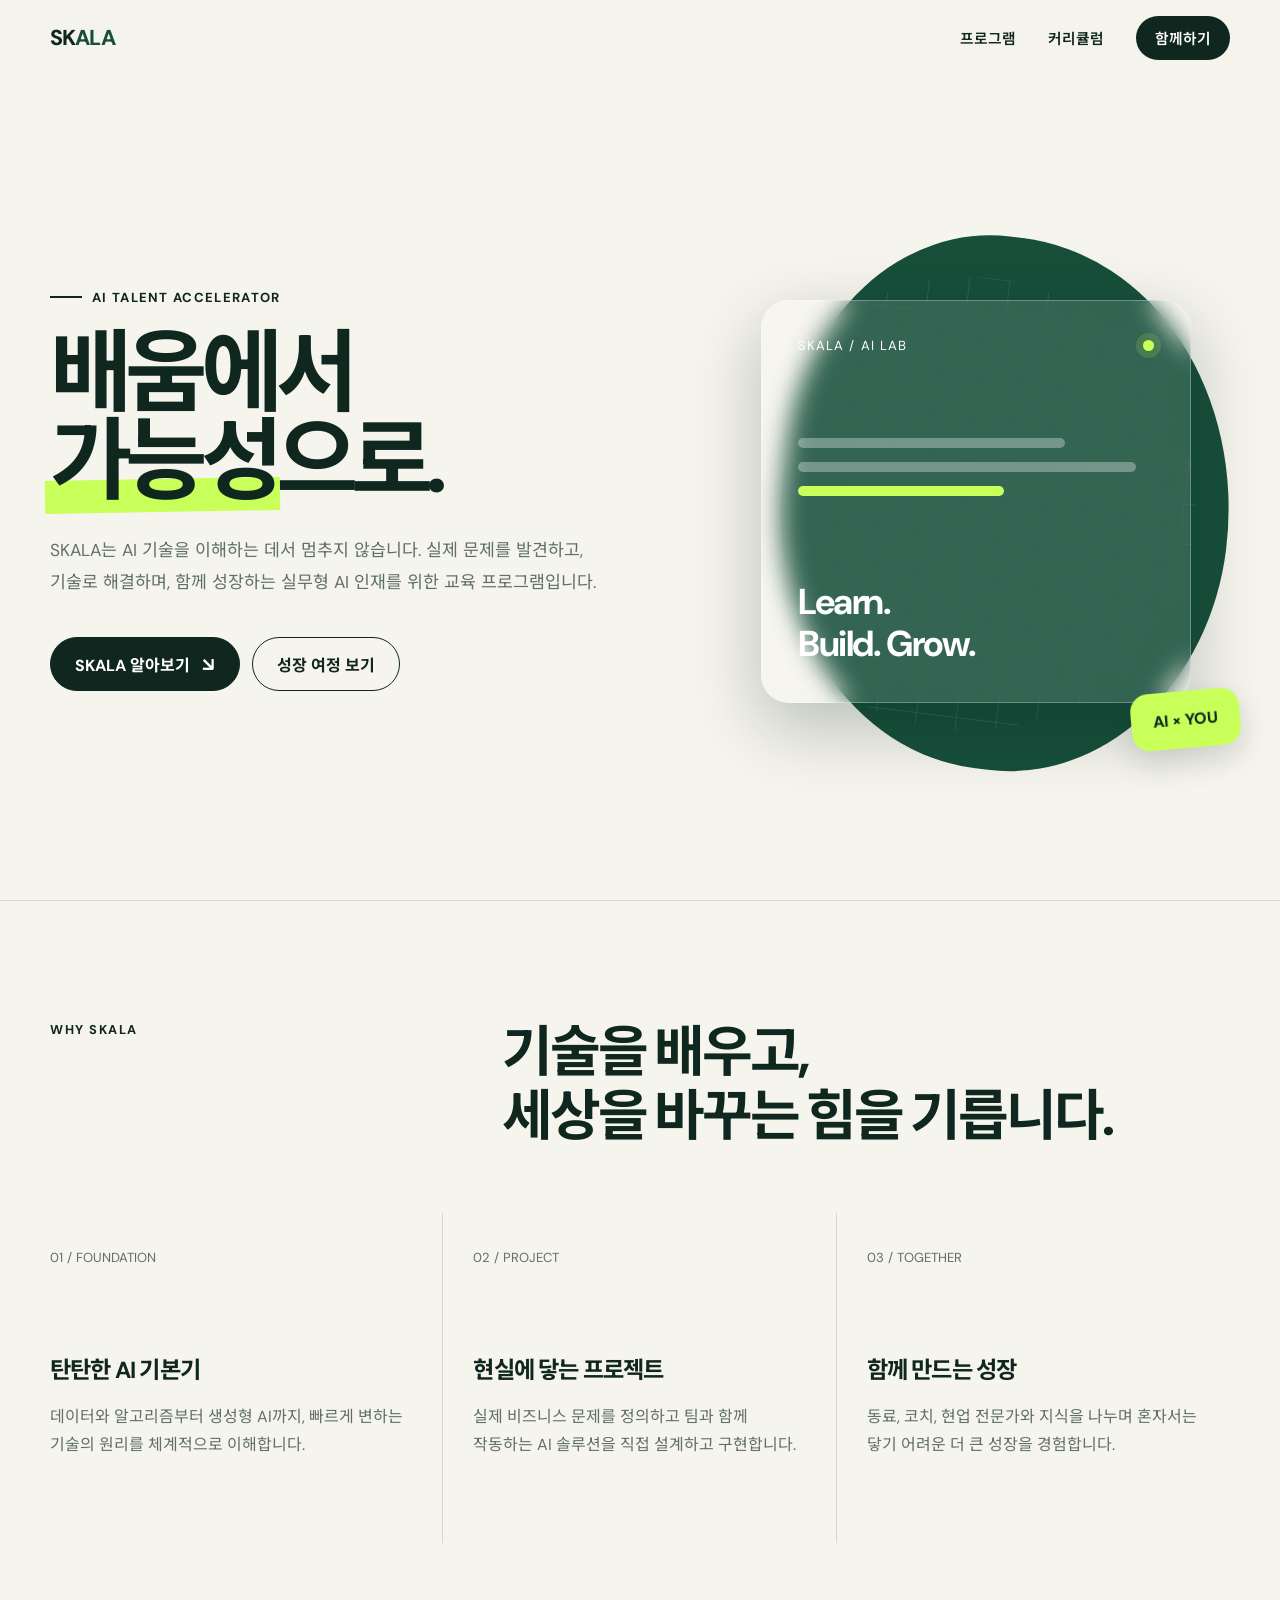
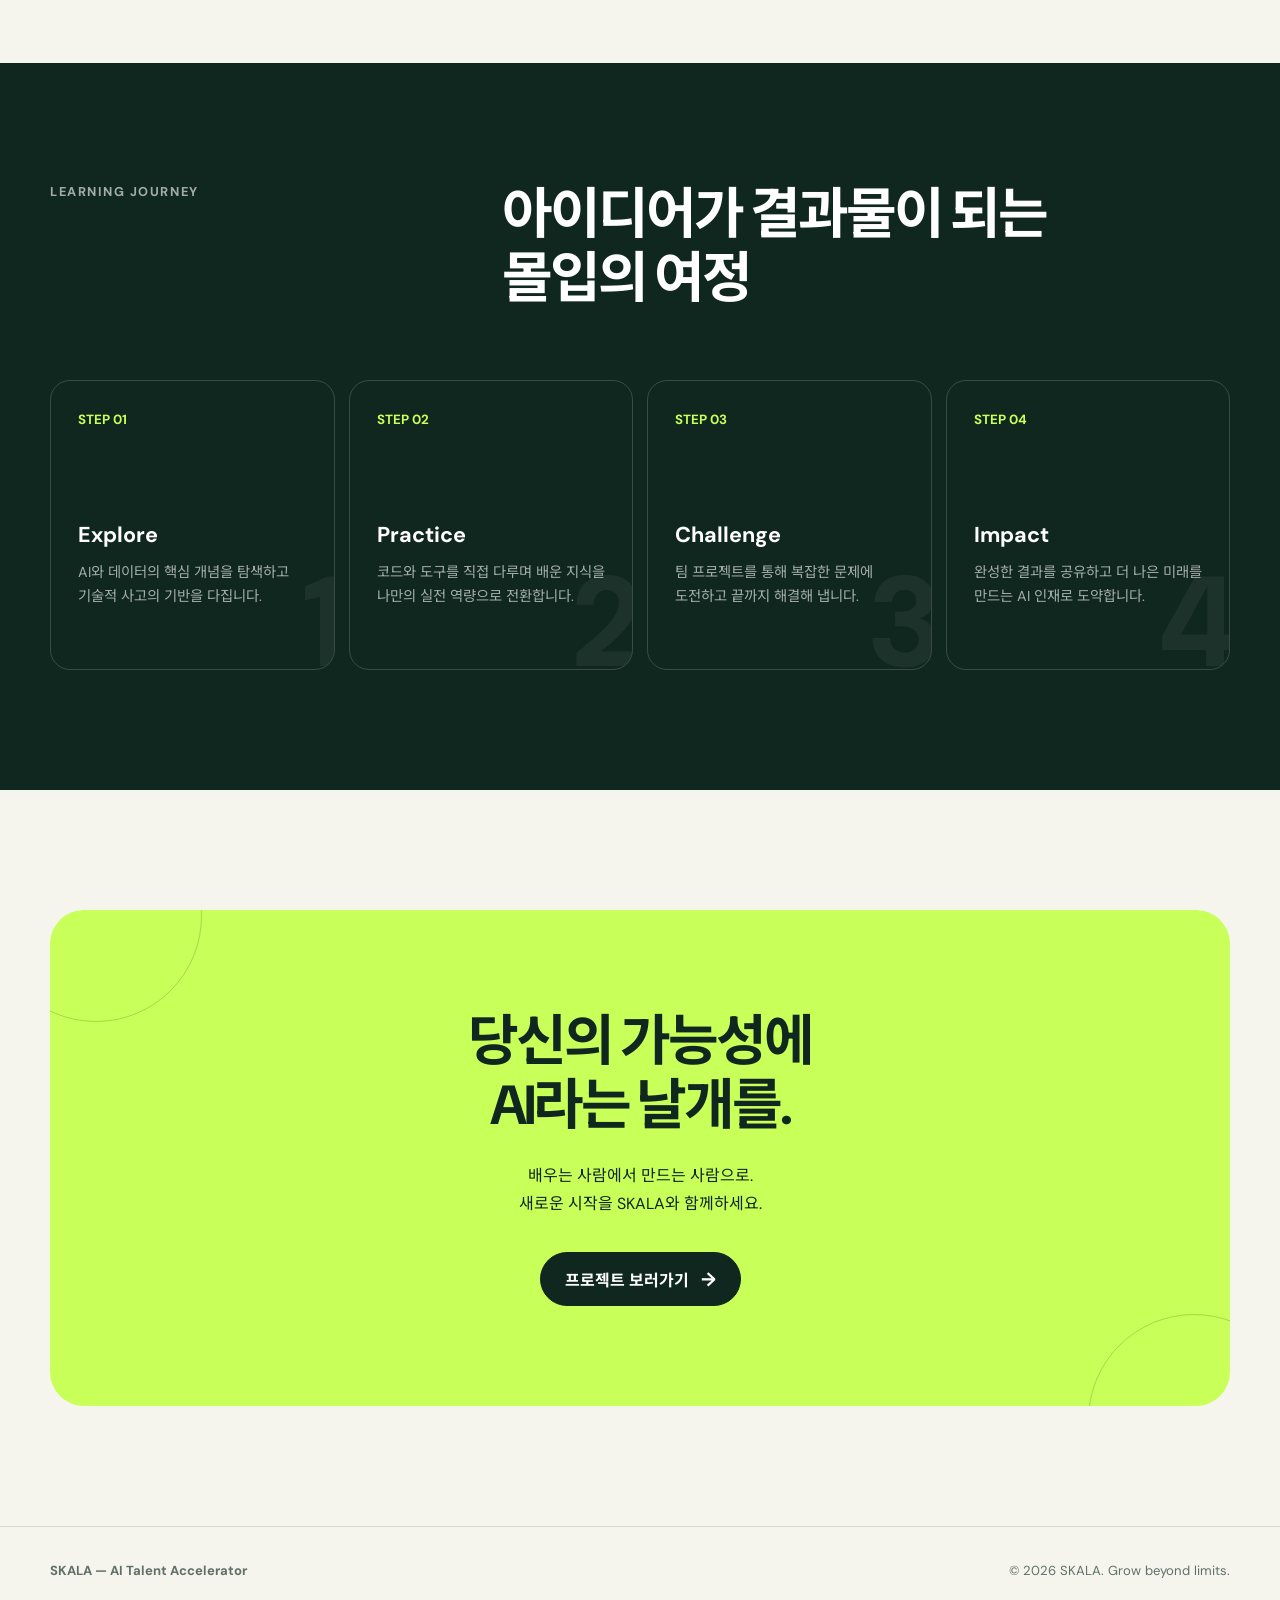
==== index.html @ 17bfa653 "feat: add SKALA introduction landing page" ====
<!DOCTYPE html>
<html lang="ko">
<head>
  <meta charset="UTF-8">
  <meta name="viewport" content="width=device-width, initial-scale=1.0">
  <meta name="description" content="AI 시대의 실무형 인재로 성장하는 교육 프로그램, SKALA를 소개합니다.">
  <title>SKALA | AI로 가능성을 현실로</title>
  <style>
    @import url('https://fonts.googleapis.com/css2?family=DM+Sans:wght@400;500;600;700&family=Noto+Sans+KR:wght@400;500;600;700;800&display=swap');

    :root {
      --ink: #10271f;
      --muted: #607069;
      --cream: #f5f4ed;
      --paper: #fffef8;
      --lime: #c8ff58;
      --green: #174f3b;
      --line: rgba(16, 39, 31, 0.14);
    }

    * { box-sizing: border-box; }
    html { scroll-behavior: smooth; }
    body {
      margin: 0;
      color: var(--ink);
      background: var(--cream);
      font-family: "DM Sans", "Noto Sans KR", sans-serif;
      word-break: keep-all;
    }

    a { color: inherit; text-decoration: none; }
    .wrap { width: min(1180px, calc(100% - 40px)); margin: 0 auto; }

    header {
      position: fixed;
      z-index: 10;
      top: 0;
      left: 0;
      width: 100%;
      background: rgba(245, 244, 237, 0.82);
      border-bottom: 1px solid transparent;
      backdrop-filter: blur(14px);
      transition: border-color .25s;
    }
    header.scrolled { border-color: var(--line); }
    nav { height: 76px; display: flex; align-items: center; justify-content: space-between; }
    .logo { font-weight: 800; font-size: 1.35rem; letter-spacing: -.04em; }
    .logo span { color: var(--green); }
    .nav-links { display: flex; align-items: center; gap: 32px; font-size: .92rem; font-weight: 600; }
    .nav-links a { transition: opacity .2s; }
    .nav-links a:hover { opacity: .55; }
    .nav-cta { padding: 11px 19px; color: white; background: var(--ink); border-radius: 999px; }

    .hero { min-height: 100vh; padding: 150px 0 70px; display: grid; align-items: center; overflow: hidden; }
    .hero-grid { display: grid; grid-template-columns: 1.12fr .88fr; align-items: center; gap: 70px; }
    .eyebrow { display: flex; align-items: center; gap: 10px; margin-bottom: 24px; font-size: .82rem; font-weight: 700; letter-spacing: .1em; text-transform: uppercase; }
    .eyebrow::before { content: ""; width: 32px; height: 2px; background: var(--ink); }
    h1 { margin: 0; font-size: clamp(3.4rem, 7vw, 6.8rem); line-height: .98; letter-spacing: -.075em; }
    h1 em { position: relative; z-index: 0; font-style: normal; }
    h1 em::after { content: ""; position: absolute; z-index: -1; left: -2%; bottom: 7%; width: 104%; height: 28%; background: var(--lime); transform: rotate(-1deg); }
    .hero-copy { max-width: 570px; margin: 30px 0 38px; color: var(--muted); font-size: 1.08rem; line-height: 1.85; }
    .actions { display: flex; flex-wrap: wrap; gap: 12px; }
    .button { display: inline-flex; justify-content: center; align-items: center; gap: 12px; min-height: 54px; padding: 0 24px; border: 1px solid var(--ink); border-radius: 999px; font-weight: 700; transition: transform .2s, box-shadow .2s; }
    .button:hover { transform: translateY(-3px); box-shadow: 0 8px 20px rgba(16,39,31,.12); }
    .button.primary { color: white; background: var(--ink); }
    .button .arrow { font-size: 1.2rem; }

    .visual { position: relative; height: 560px; }
    .orb { position: absolute; inset: 5% 0 0 8%; border-radius: 45% 55% 48% 52%; background: var(--green); transform: rotate(7deg); }
    .grid-lines { position: absolute; inset: 12% 7% 7% 0; opacity: .18; background-image: linear-gradient(rgba(255,255,255,.55) 1px, transparent 1px), linear-gradient(90deg, rgba(255,255,255,.55) 1px, transparent 1px); background-size: 40px 40px; border-radius: 50%; transform: rotate(7deg); }
    .ai-card { position: absolute; display: flex; flex-direction: column; justify-content: space-between; color: white; border: 1px solid rgba(255,255,255,.28); background: rgba(255,255,255,.12); box-shadow: 0 24px 70px rgba(4,35,23,.25); backdrop-filter: blur(12px); }
    .ai-card.main { inset: 16% 8% 12% 4%; padding: 36px; border-radius: 28px; }
    .card-top { display: flex; justify-content: space-between; align-items: center; font-size: .82rem; letter-spacing: .08em; }
    .pulse { width: 11px; height: 11px; background: var(--lime); border-radius: 50%; box-shadow: 0 0 0 7px rgba(200,255,88,.15); }
    .code { display: grid; gap: 14px; }
    .code span { display: block; height: 10px; border-radius: 20px; background: rgba(255,255,255,.32); }
    .code span:nth-child(1) { width: 75%; }
    .code span:nth-child(2) { width: 95%; }
    .code span:nth-child(3) { width: 58%; background: var(--lime); }
    .card-title { font-size: 2.25rem; font-weight: 700; line-height: 1.18; letter-spacing: -.04em; }
    .badge { position: absolute; right: -2%; bottom: 4%; padding: 18px 22px; color: var(--ink); background: var(--lime); border-radius: 18px; font-weight: 800; transform: rotate(-5deg); box-shadow: 0 12px 30px rgba(16,39,31,.16); }

    section { padding: 120px 0; }
    .section-head { display: grid; grid-template-columns: .7fr 1.3fr; gap: 60px; margin-bottom: 64px; }
    .section-label { font-size: .8rem; font-weight: 700; letter-spacing: .12em; text-transform: uppercase; }
    h2 { margin: 0; max-width: 730px; font-size: clamp(2.2rem, 4.3vw, 4rem); line-height: 1.16; letter-spacing: -.055em; }

    .features { border-top: 1px solid var(--line); }
    .feature-grid { display: grid; grid-template-columns: repeat(3, 1fr); }
    .feature { min-height: 330px; padding: 36px 30px; border-right: 1px solid var(--line); }
    .feature:first-child { padding-left: 0; }
    .feature:last-child { border-right: 0; }
    .feature-num { display: block; margin-bottom: 85px; color: var(--muted); font-size: .82rem; }
    .feature h3 { margin: 0 0 18px; font-size: 1.45rem; letter-spacing: -.035em; }
    .feature p { margin: 0; color: var(--muted); line-height: 1.75; }

    .journey { color: white; background: var(--ink); }
    .journey .section-label, .journey p { color: rgba(255,255,255,.62); }
    .steps { display: grid; grid-template-columns: repeat(4, 1fr); gap: 14px; margin-top: 70px; }
    .step { position: relative; min-height: 290px; padding: 27px; border: 1px solid rgba(255,255,255,.17); border-radius: 20px; overflow: hidden; }
    .step::after { content: attr(data-step); position: absolute; right: -10px; bottom: -37px; color: rgba(255,255,255,.05); font-size: 8rem; font-weight: 800; }
    .step small { color: var(--lime); font-weight: 700; }
    .step h3 { margin: 92px 0 12px; font-size: 1.35rem; }
    .step p { margin: 0; font-size: .9rem; line-height: 1.65; }

    .closing { text-align: center; }
    .closing-box { position: relative; padding: 100px 30px; border-radius: 34px; background: var(--lime); overflow: hidden; }
    .closing-box::before, .closing-box::after { content: ""; position: absolute; width: 210px; height: 210px; border: 1px solid rgba(16,39,31,.18); border-radius: 50%; }
    .closing-box::before { top: -100px; left: -60px; }
    .closing-box::after { right: -70px; bottom: -120px; }
    .closing h2 { margin: 0 auto 24px; }
    .closing p { margin: 0 auto 34px; max-width: 540px; line-height: 1.75; }

    footer { padding: 35px 0; border-top: 1px solid var(--line); }
    .footer-inner { display: flex; align-items: center; justify-content: space-between; color: var(--muted); font-size: .82rem; }

    @media (max-width: 900px) {
      .hero-grid { grid-template-columns: 1fr; gap: 30px; }
      .visual { height: 450px; width: min(520px, 100%); margin: 0 auto; }
      .section-head { grid-template-columns: 1fr; gap: 22px; }
      .steps { grid-template-columns: repeat(2, 1fr); }
    }
    @media (max-width: 640px) {
      .wrap { width: min(100% - 28px, 1180px); }
      nav { height: 66px; }
      .nav-links a:not(.nav-cta) { display: none; }
      .hero { padding-top: 120px; }
      h1 { font-size: clamp(3rem, 16vw, 4.3rem); }
      .hero-copy { font-size: .98rem; }
      .visual { height: 370px; }
      .ai-card.main { padding: 26px; }
      .card-title { font-size: 1.7rem; }
      section { padding: 85px 0; }
      .feature-grid, .steps { grid-template-columns: 1fr; }
      .feature { min-height: auto; padding: 30px 0; border-right: 0; border-bottom: 1px solid var(--line); }
      .feature-num { margin-bottom: 38px; }
      .step { min-height: 240px; }
      .step h3 { margin-top: 60px; }
      .closing-box { padding: 72px 20px; }
      .footer-inner { align-items: flex-start; flex-direction: column; gap: 10px; }
    }
  </style>
</head>
<body>
  <header id="header">
    <nav class="wrap" aria-label="주요 메뉴">
      <a class="logo" href="#top">SK<span>ALA</span></a>
      <div class="nav-links">
        <a href="#about">프로그램</a>
        <a href="#journey">커리큘럼</a>
        <a class="nav-cta" href="#contact">함께하기</a>
      </div>
    </nav>
  </header>

  <main id="top">
    <section class="hero">
      <div class="wrap hero-grid">
        <div>
          <div class="eyebrow">AI Talent Accelerator</div>
          <h1>배움에서<br><em>가능성</em>으로.</h1>
          <p class="hero-copy">SKALA는 AI 기술을 이해하는 데서 멈추지 않습니다. 실제 문제를 발견하고, 기술로 해결하며, 함께 성장하는 실무형 AI 인재를 위한 교육 프로그램입니다.</p>
          <div class="actions">
            <a class="button primary" href="#about">SKALA 알아보기 <span class="arrow">↘</span></a>
            <a class="button" href="#journey">성장 여정 보기</a>
          </div>
        </div>
        <div class="visual" aria-hidden="true">
          <div class="orb"></div>
          <div class="grid-lines"></div>
          <div class="ai-card main">
            <div class="card-top"><span>SKALA / AI LAB</span><i class="pulse"></i></div>
            <div class="code"><span></span><span></span><span></span></div>
            <div class="card-title">Learn.<br>Build. Grow.</div>
          </div>
          <div class="badge">AI × YOU</div>
        </div>
      </div>
    </section>

    <section class="features" id="about">
      <div class="wrap">
        <div class="section-head">
          <div class="section-label">Why SKALA</div>
          <h2>기술을 배우고,<br>세상을 바꾸는 힘을 기릅니다.</h2>
        </div>
        <div class="feature-grid">
          <article class="feature">
            <span class="feature-num">01 / FOUNDATION</span>
            <h3>탄탄한 AI 기본기</h3>
            <p>데이터와 알고리즘부터 생성형 AI까지, 빠르게 변하는 기술의 원리를 체계적으로 이해합니다.</p>
          </article>
          <article class="feature">
            <span class="feature-num">02 / PROJECT</span>
            <h3>현실에 닿는 프로젝트</h3>
            <p>실제 비즈니스 문제를 정의하고 팀과 함께 작동하는 AI 솔루션을 직접 설계하고 구현합니다.</p>
          </article>
          <article class="feature">
            <span class="feature-num">03 / TOGETHER</span>
            <h3>함께 만드는 성장</h3>
            <p>동료, 코치, 현업 전문가와 지식을 나누며 혼자서는 닿기 어려운 더 큰 성장을 경험합니다.</p>
          </article>
        </div>
      </div>
    </section>

    <section class="journey" id="journey">
      <div class="wrap">
        <div class="section-head">
          <div class="section-label">Learning Journey</div>
          <h2>아이디어가 결과물이 되는<br>몰입의 여정</h2>
        </div>
        <div class="steps">
          <article class="step" data-step="1"><small>STEP 01</small><h3>Explore</h3><p>AI와 데이터의 핵심 개념을 탐색하고 기술적 사고의 기반을 다집니다.</p></article>
          <article class="step" data-step="2"><small>STEP 02</small><h3>Practice</h3><p>코드와 도구를 직접 다루며 배운 지식을 나만의 실전 역량으로 전환합니다.</p></article>
          <article class="step" data-step="3"><small>STEP 03</small><h3>Challenge</h3><p>팀 프로젝트를 통해 복잡한 문제에 도전하고 끝까지 해결해 냅니다.</p></article>
          <article class="step" data-step="4"><small>STEP 04</small><h3>Impact</h3><p>완성한 결과를 공유하고 더 나은 미래를 만드는 AI 인재로 도약합니다.</p></article>
        </div>
      </div>
    </section>

    <section class="closing" id="contact">
      <div class="wrap">
        <div class="closing-box">
          <h2>당신의 가능성에<br>AI라는 날개를.</h2>
          <p>배우는 사람에서 만드는 사람으로.<br>새로운 시작을 SKALA와 함께하세요.</p>
          <a class="button primary" href="https://github.com/Hwiing/skala" target="_blank" rel="noreferrer">프로젝트 보러가기 <span class="arrow">→</span></a>
        </div>
      </div>
    </section>
  </main>

  <footer>
    <div class="wrap footer-inner">
      <strong>SKALA — AI Talent Accelerator</strong>
      <span>© 2026 SKALA. Grow beyond limits.</span>
    </div>
  </footer>

  <script>
    const header = document.querySelector('#header');
    const setHeader = () => header.classList.toggle('scrolled', window.scrollY > 10);
    window.addEventListener('scroll', setHeader, { passive: true });
    setHeader();
  </script>
</body>
</html>
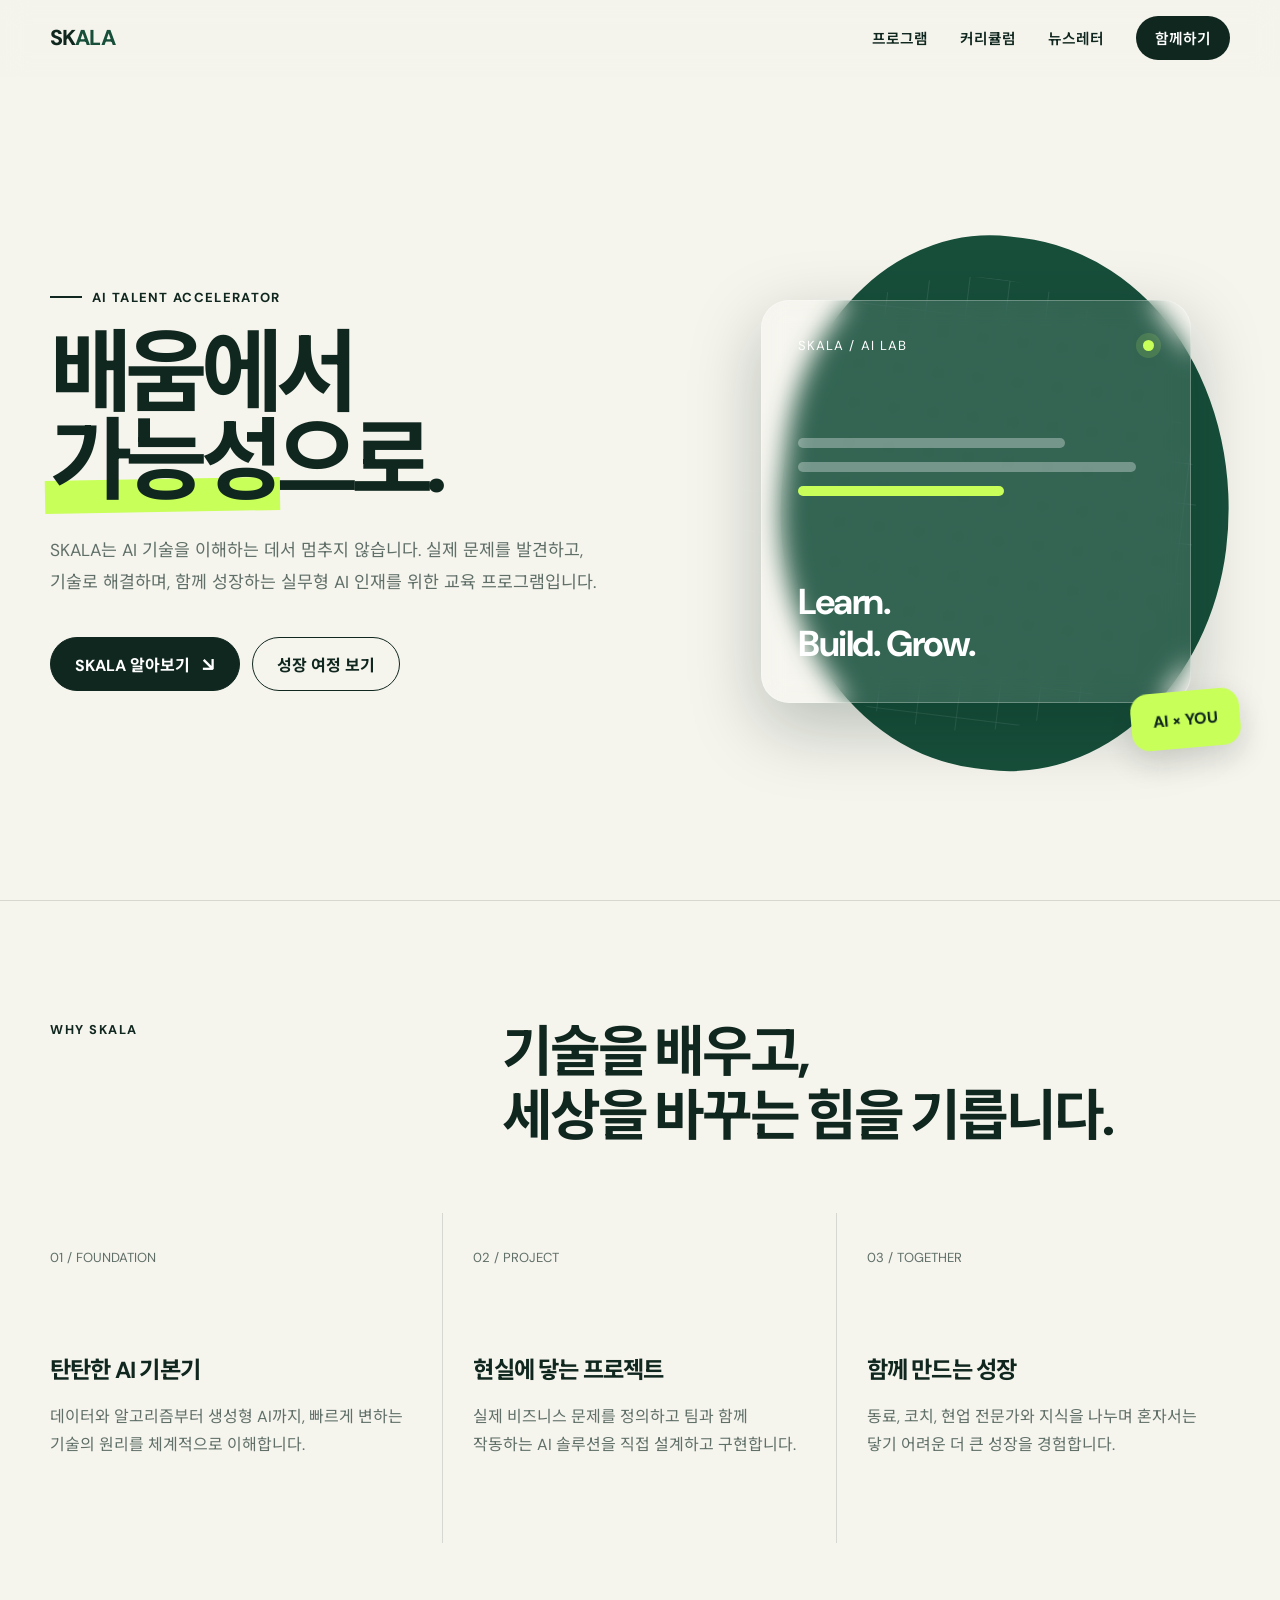
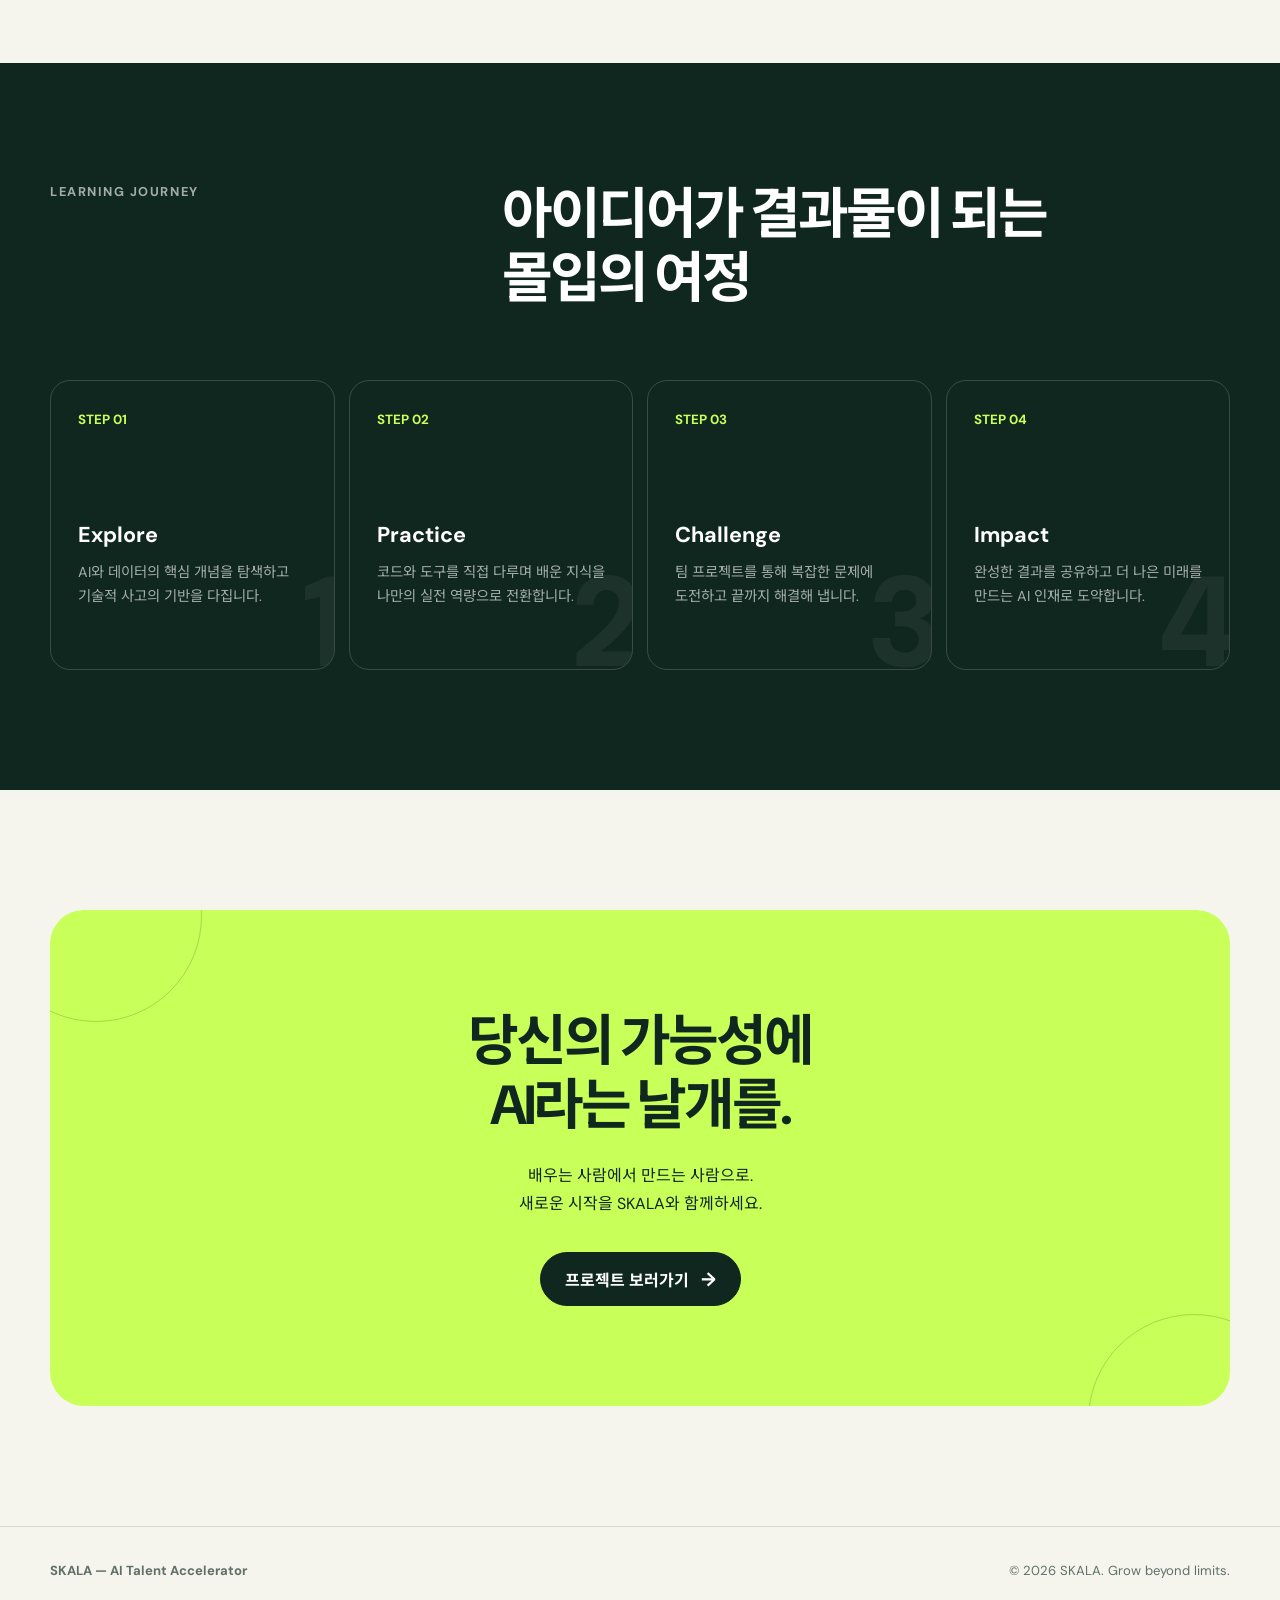
==== commit 786122a3: "feat: add API-ready newsletter page" ====
--- a/index.html
+++ b/index.html
@@ -148,6 +148,7 @@
       <div class="nav-links">
         <a href="#about">프로그램</a>
         <a href="#journey">커리큘럼</a>
+        <a href="newsletter.html">뉴스레터</a>
         <a class="nav-cta" href="#contact">함께하기</a>
       </div>
     </nav>
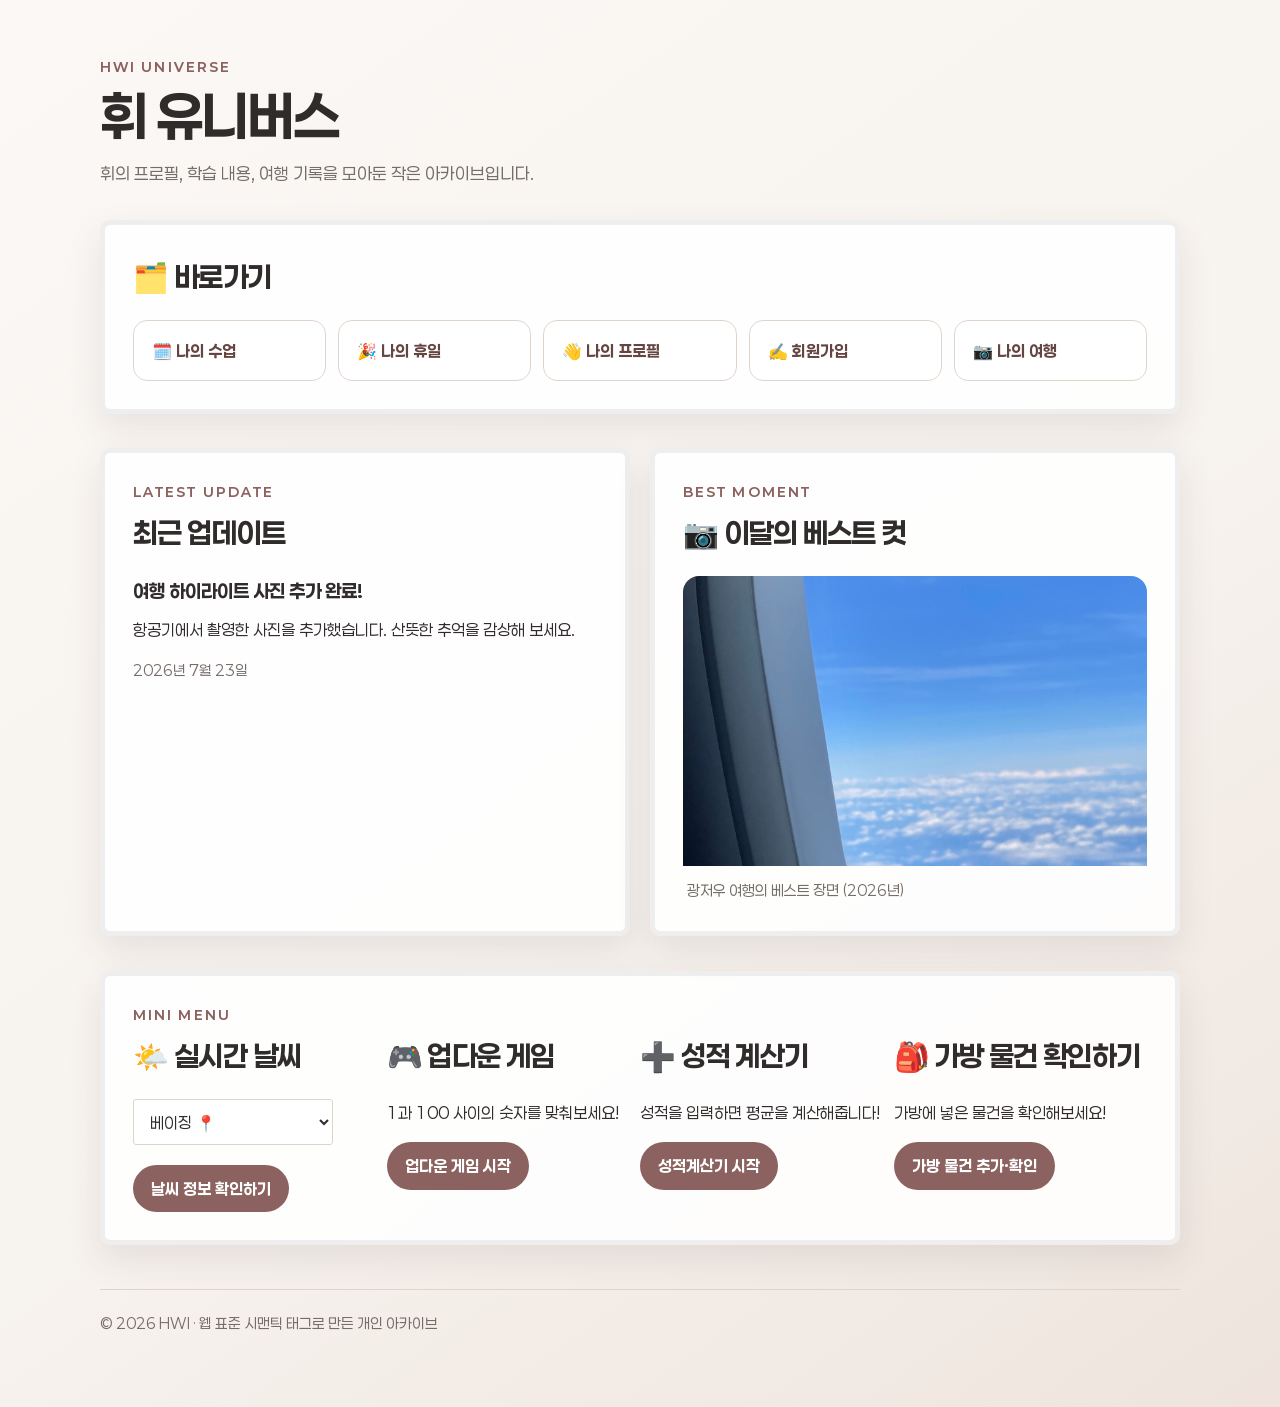
==== commit 0a6c926d: "Update front-end files" ====
--- a/index.html
+++ b/index.html
@@ -3,246 +3,89 @@
 <head>
   <meta charset="UTF-8">
   <meta name="viewport" content="width=device-width, initial-scale=1.0">
-  <meta name="description" content="AI 시대의 실무형 인재로 성장하는 교육 프로그램, SKALA를 소개합니다.">
-  <title>SKALA | AI로 가능성을 현실로</title>
-  <style>
-    @import url('https://fonts.googleapis.com/css2?family=DM+Sans:wght@400;500;600;700&family=Noto+Sans+KR:wght@400;500;600;700;800&display=swap');
+  <link rel="stylesheet" href="../css/style.css">
+  <title>휘 유니버스</title>
+</head>
+<body class="home-page">
+  <div class="container">
+    <header class="page-header">
+      <p class="eyebrow">HWI UNIVERSE</p>
+      <h1>휘 유니버스</h1>
+      <p class="lead">휘의 프로필, 학습 내용, 여행 기록을 모아둔 작은 아카이브입니다.</p>
+    </header>
 
-    :root {
-      --ink: #10271f;
-      --muted: #607069;
-      --cream: #f5f4ed;
-      --paper: #fffef8;
-      --lime: #c8ff58;
-      --green: #174f3b;
-      --line: rgba(16, 39, 31, 0.14);
-    }
+    <nav class="card" aria-label="주요 메뉴">
+      <h2>🗂️ 바로가기</h2>
+      <ul class="quick-links">
+        <li><a href="../html/myClass.html">🗓️ 나의 수업</a></li>
+        <li><a href="../html/myHoliday.html">🎉 나의 휴일</a></li>
+        <li><a href="../html/myProfile.html">👋 나의 프로필</a></li>
+        <li><a href="../html/signup.html">✍️ 회원가입</a></li>
+        <li><a href="../html/myTrip.html">📷 나의 여행</a></li>
+      </ul>
+    </nav>
 
-    * { box-sizing: border-box; }
-    html { scroll-behavior: smooth; }
-    body {
-      margin: 0;
-      color: var(--ink);
-      background: var(--cream);
-      font-family: "DM Sans", "Noto Sans KR", sans-serif;
-      word-break: keep-all;
-    }
+    <main>
+      <div class="grid section">
+        <section class="card">
+          <p class="eyebrow">Latest update</p>
+          <h2>최근 업데이트</h2>
+          <article>
+            <h3>여행 하이라이트 사진 추가 완료!</h3>
+            <p>항공기에서 촬영한 사진을 추가했습니다. 산뜻한 추억을 감상해 보세요.</p>
+            <p class="meta">2026년 7월 23일</p>
+          </article>
+        </section>
 
-    a { color: inherit; text-decoration: none; }
-    .wrap { width: min(1180px, calc(100% - 40px)); margin: 0 auto; }
+        <section class="card">
+          <p class="eyebrow">Best moment</p>
+          <h2>📷 이달의 베스트 컷</h2>
+          <figure class="feature-image">
+            <img src="../media/image2.jpg" alt="광저우 여행의 베스트 장면">
+            <figcaption>광저우 여행의 베스트 장면 (2026년)</figcaption>
+          </figure>
+        </section>
+      </div>
 
-    header {
-      position: fixed;
-      z-index: 10;
-      top: 0;
-      left: 0;
-      width: 100%;
-      background: rgba(245, 244, 237, 0.82);
-      border-bottom: 1px solid transparent;
-      backdrop-filter: blur(14px);
-      transition: border-color .25s;
-    }
-    header.scrolled { border-color: var(--line); }
-    nav { height: 76px; display: flex; align-items: center; justify-content: space-between; }
-    .logo { font-weight: 800; font-size: 1.35rem; letter-spacing: -.04em; }
-    .logo span { color: var(--green); }
-    .nav-links { display: flex; align-items: center; gap: 32px; font-size: .92rem; font-weight: 600; }
-    .nav-links a { transition: opacity .2s; }
-    .nav-links a:hover { opacity: .55; }
-    .nav-cta { padding: 11px 19px; color: white; background: var(--ink); border-radius: 999px; }
+      <aside class="card section">
+        <p class="eyebrow">Mini Menu</p>
+        <div class="card-grid">
+        <section>
+          
+          <h2>🌤️ 실시간 날씨</h2>
+          <select id="weather-location">
+            <option value="china">베이징 📍</option>
+            <option value="seoul">서울특별시 📍</option>
+          </select>
+          <button class="button" id="weather-button" type="button">날씨 정보 확인하기</button>
+        </section>
+        <section>
+          <h2>🎮 업다운 게임</h2>
+          <p>1과 100 사이의 숫자를 맞춰보세요!</p>
+          <button class="button" id="updown-button" type="button">업다운 게임 시작</button>
+        </section>
+        <section>
+          <h2>➕ 성적 계산기</h2>
+          <p>성적을 입력하면 평균을 계산해줍니다!</p>
+          <button class="button" id="grade-button" type="button">성적계산기 시작</button>
+        </section>
+        <section>
+          <h2>🎒 가방 물건 확인하기</h2>
+          <p>가방에 넣은 물건을 확인해보세요!</p>
+          <button class="button" id="bag-button" type="button">가방 물건 추가·확인</button>
+        </section>
+        </div>
+      </aside>
+    </main>
 
-    .hero { min-height: 100vh; padding: 150px 0 70px; display: grid; align-items: center; overflow: hidden; }
-    .hero-grid { display: grid; grid-template-columns: 1.12fr .88fr; align-items: center; gap: 70px; }
-    .eyebrow { display: flex; align-items: center; gap: 10px; margin-bottom: 24px; font-size: .82rem; font-weight: 700; letter-spacing: .1em; text-transform: uppercase; }
-    .eyebrow::before { content: ""; width: 32px; height: 2px; background: var(--ink); }
-    h1 { margin: 0; font-size: clamp(3.4rem, 7vw, 6.8rem); line-height: .98; letter-spacing: -.075em; }
-    h1 em { position: relative; z-index: 0; font-style: normal; }
-    h1 em::after { content: ""; position: absolute; z-index: -1; left: -2%; bottom: 7%; width: 104%; height: 28%; background: var(--lime); transform: rotate(-1deg); }
-    .hero-copy { max-width: 570px; margin: 30px 0 38px; color: var(--muted); font-size: 1.08rem; line-height: 1.85; }
-    .actions { display: flex; flex-wrap: wrap; gap: 12px; }
-    .button { display: inline-flex; justify-content: center; align-items: center; gap: 12px; min-height: 54px; padding: 0 24px; border: 1px solid var(--ink); border-radius: 999px; font-weight: 700; transition: transform .2s, box-shadow .2s; }
-    .button:hover { transform: translateY(-3px); box-shadow: 0 8px 20px rgba(16,39,31,.12); }
-    .button.primary { color: white; background: var(--ink); }
-    .button .arrow { font-size: 1.2rem; }
-
-    .visual { position: relative; height: 560px; }
-    .orb { position: absolute; inset: 5% 0 0 8%; border-radius: 45% 55% 48% 52%; background: var(--green); transform: rotate(7deg); }
-    .grid-lines { position: absolute; inset: 12% 7% 7% 0; opacity: .18; background-image: linear-gradient(rgba(255,255,255,.55) 1px, transparent 1px), linear-gradient(90deg, rgba(255,255,255,.55) 1px, transparent 1px); background-size: 40px 40px; border-radius: 50%; transform: rotate(7deg); }
-    .ai-card { position: absolute; display: flex; flex-direction: column; justify-content: space-between; color: white; border: 1px solid rgba(255,255,255,.28); background: rgba(255,255,255,.12); box-shadow: 0 24px 70px rgba(4,35,23,.25); backdrop-filter: blur(12px); }
-    .ai-card.main { inset: 16% 8% 12% 4%; padding: 36px; border-radius: 28px; }
-    .card-top { display: flex; justify-content: space-between; align-items: center; font-size: .82rem; letter-spacing: .08em; }
-    .pulse { width: 11px; height: 11px; background: var(--lime); border-radius: 50%; box-shadow: 0 0 0 7px rgba(200,255,88,.15); }
-    .code { display: grid; gap: 14px; }
-    .code span { display: block; height: 10px; border-radius: 20px; background: rgba(255,255,255,.32); }
-    .code span:nth-child(1) { width: 75%; }
-    .code span:nth-child(2) { width: 95%; }
-    .code span:nth-child(3) { width: 58%; background: var(--lime); }
-    .card-title { font-size: 2.25rem; font-weight: 700; line-height: 1.18; letter-spacing: -.04em; }
-    .badge { position: absolute; right: -2%; bottom: 4%; padding: 18px 22px; color: var(--ink); background: var(--lime); border-radius: 18px; font-weight: 800; transform: rotate(-5deg); box-shadow: 0 12px 30px rgba(16,39,31,.16); }
-
-    section { padding: 120px 0; }
-    .section-head { display: grid; grid-template-columns: .7fr 1.3fr; gap: 60px; margin-bottom: 64px; }
-    .section-label { font-size: .8rem; font-weight: 700; letter-spacing: .12em; text-transform: uppercase; }
-    h2 { margin: 0; max-width: 730px; font-size: clamp(2.2rem, 4.3vw, 4rem); line-height: 1.16; letter-spacing: -.055em; }
-
-    .features { border-top: 1px solid var(--line); }
-    .feature-grid { display: grid; grid-template-columns: repeat(3, 1fr); }
-    .feature { min-height: 330px; padding: 36px 30px; border-right: 1px solid var(--line); }
-    .feature:first-child { padding-left: 0; }
-    .feature:last-child { border-right: 0; }
-    .feature-num { display: block; margin-bottom: 85px; color: var(--muted); font-size: .82rem; }
-    .feature h3 { margin: 0 0 18px; font-size: 1.45rem; letter-spacing: -.035em; }
-    .feature p { margin: 0; color: var(--muted); line-height: 1.75; }
-
-    .journey { color: white; background: var(--ink); }
-    .journey .section-label, .journey p { color: rgba(255,255,255,.62); }
-    .steps { display: grid; grid-template-columns: repeat(4, 1fr); gap: 14px; margin-top: 70px; }
-    .step { position: relative; min-height: 290px; padding: 27px; border: 1px solid rgba(255,255,255,.17); border-radius: 20px; overflow: hidden; }
-    .step::after { content: attr(data-step); position: absolute; right: -10px; bottom: -37px; color: rgba(255,255,255,.05); font-size: 8rem; font-weight: 800; }
-    .step small { color: var(--lime); font-weight: 700; }
-    .step h3 { margin: 92px 0 12px; font-size: 1.35rem; }
-    .step p { margin: 0; font-size: .9rem; line-height: 1.65; }
-
-    .closing { text-align: center; }
-    .closing-box { position: relative; padding: 100px 30px; border-radius: 34px; background: var(--lime); overflow: hidden; }
-    .closing-box::before, .closing-box::after { content: ""; position: absolute; width: 210px; height: 210px; border: 1px solid rgba(16,39,31,.18); border-radius: 50%; }
-    .closing-box::before { top: -100px; left: -60px; }
-    .closing-box::after { right: -70px; bottom: -120px; }
-    .closing h2 { margin: 0 auto 24px; }
-    .closing p { margin: 0 auto 34px; max-width: 540px; line-height: 1.75; }
-
-    footer { padding: 35px 0; border-top: 1px solid var(--line); }
-    .footer-inner { display: flex; align-items: center; justify-content: space-between; color: var(--muted); font-size: .82rem; }
-
-    @media (max-width: 900px) {
-      .hero-grid { grid-template-columns: 1fr; gap: 30px; }
-      .visual { height: 450px; width: min(520px, 100%); margin: 0 auto; }
-      .section-head { grid-template-columns: 1fr; gap: 22px; }
-      .steps { grid-template-columns: repeat(2, 1fr); }
-    }
-    @media (max-width: 640px) {
-      .wrap { width: min(100% - 28px, 1180px); }
-      nav { height: 66px; }
-      .nav-links a:not(.nav-cta) { display: none; }
-      .hero { padding-top: 120px; }
-      h1 { font-size: clamp(3rem, 16vw, 4.3rem); }
-      .hero-copy { font-size: .98rem; }
-      .visual { height: 370px; }
-      .ai-card.main { padding: 26px; }
-      .card-title { font-size: 1.7rem; }
-      section { padding: 85px 0; }
-      .feature-grid, .steps { grid-template-columns: 1fr; }
-      .feature { min-height: auto; padding: 30px 0; border-right: 0; border-bottom: 1px solid var(--line); }
-      .feature-num { margin-bottom: 38px; }
-      .step { min-height: 240px; }
-      .step h3 { margin-top: 60px; }
-      .closing-box { padding: 72px 20px; }
-      .footer-inner { align-items: flex-start; flex-direction: column; gap: 10px; }
-    }
-  </style>
-</head>
-<body>
-  <header id="header">
-    <nav class="wrap" aria-label="주요 메뉴">
-      <a class="logo" href="#top">SK<span>ALA</span></a>
-      <div class="nav-links">
-        <a href="#about">프로그램</a>
-        <a href="#journey">커리큘럼</a>
-        <a href="newsletter.html">뉴스레터</a>
-        <a class="nav-cta" href="#contact">함께하기</a>
-      </div>
-    </nav>
-  </header>
-
-  <main id="top">
-    <section class="hero">
-      <div class="wrap hero-grid">
-        <div>
-          <div class="eyebrow">AI Talent Accelerator</div>
-          <h1>배움에서<br><em>가능성</em>으로.</h1>
-          <p class="hero-copy">SKALA는 AI 기술을 이해하는 데서 멈추지 않습니다. 실제 문제를 발견하고, 기술로 해결하며, 함께 성장하는 실무형 AI 인재를 위한 교육 프로그램입니다.</p>
-          <div class="actions">
-            <a class="button primary" href="#about">SKALA 알아보기 <span class="arrow">↘</span></a>
-            <a class="button" href="#journey">성장 여정 보기</a>
-          </div>
-        </div>
-        <div class="visual" aria-hidden="true">
-          <div class="orb"></div>
-          <div class="grid-lines"></div>
-          <div class="ai-card main">
-            <div class="card-top"><span>SKALA / AI LAB</span><i class="pulse"></i></div>
-            <div class="code"><span></span><span></span><span></span></div>
-            <div class="card-title">Learn.<br>Build. Grow.</div>
-          </div>
-          <div class="badge">AI × YOU</div>
-        </div>
-      </div>
-    </section>
-
-    <section class="features" id="about">
-      <div class="wrap">
-        <div class="section-head">
-          <div class="section-label">Why SKALA</div>
-          <h2>기술을 배우고,<br>세상을 바꾸는 힘을 기릅니다.</h2>
-        </div>
-        <div class="feature-grid">
-          <article class="feature">
-            <span class="feature-num">01 / FOUNDATION</span>
-            <h3>탄탄한 AI 기본기</h3>
-            <p>데이터와 알고리즘부터 생성형 AI까지, 빠르게 변하는 기술의 원리를 체계적으로 이해합니다.</p>
-          </article>
-          <article class="feature">
-            <span class="feature-num">02 / PROJECT</span>
-            <h3>현실에 닿는 프로젝트</h3>
-            <p>실제 비즈니스 문제를 정의하고 팀과 함께 작동하는 AI 솔루션을 직접 설계하고 구현합니다.</p>
-          </article>
-          <article class="feature">
-            <span class="feature-num">03 / TOGETHER</span>
-            <h3>함께 만드는 성장</h3>
-            <p>동료, 코치, 현업 전문가와 지식을 나누며 혼자서는 닿기 어려운 더 큰 성장을 경험합니다.</p>
-          </article>
-        </div>
-      </div>
-    </section>
-
-    <section class="journey" id="journey">
-      <div class="wrap">
-        <div class="section-head">
-          <div class="section-label">Learning Journey</div>
-          <h2>아이디어가 결과물이 되는<br>몰입의 여정</h2>
-        </div>
-        <div class="steps">
-          <article class="step" data-step="1"><small>STEP 01</small><h3>Explore</h3><p>AI와 데이터의 핵심 개념을 탐색하고 기술적 사고의 기반을 다집니다.</p></article>
-          <article class="step" data-step="2"><small>STEP 02</small><h3>Practice</h3><p>코드와 도구를 직접 다루며 배운 지식을 나만의 실전 역량으로 전환합니다.</p></article>
-          <article class="step" data-step="3"><small>STEP 03</small><h3>Challenge</h3><p>팀 프로젝트를 통해 복잡한 문제에 도전하고 끝까지 해결해 냅니다.</p></article>
-          <article class="step" data-step="4"><small>STEP 04</small><h3>Impact</h3><p>완성한 결과를 공유하고 더 나은 미래를 만드는 AI 인재로 도약합니다.</p></article>
-        </div>
-      </div>
-    </section>
-
-    <section class="closing" id="contact">
-      <div class="wrap">
-        <div class="closing-box">
-          <h2>당신의 가능성에<br>AI라는 날개를.</h2>
-          <p>배우는 사람에서 만드는 사람으로.<br>새로운 시작을 SKALA와 함께하세요.</p>
-          <a class="button primary" href="https://github.com/Hwiing/skala" target="_blank" rel="noreferrer">프로젝트 보러가기 <span class="arrow">→</span></a>
-        </div>
-      </div>
-    </section>
-  </main>
-
-  <footer>
-    <div class="wrap footer-inner">
-      <strong>SKALA — AI Talent Accelerator</strong>
-      <span>© 2026 SKALA. Grow beyond limits.</span>
-    </div>
-  </footer>
-
-  <script>
-    const header = document.querySelector('#header');
-    const setHeader = () => header.classList.toggle('scrolled', window.scrollY > 10);
-    window.addEventListener('scroll', setHeader, { passive: true });
-    setHeader();
-  </script>
+    <footer>
+      <p>© 2026 HWI · 웹 표준 시맨틱 태그로 만든 개인 아카이브</p>
+    </footer>
+  </div>
+  <script src="../script/reflective-tilt.js"></script>
+  <script src="../script/upDown.js"></script>
+  <script src="../script/grade.js"></script>
+  <script src="../script/bag.js"></script>
+  <script src="../script/weather.js"></script>
 </body>
 </html>
--- a/css/style.css
+++ b/css/style.css
@@ -0,0 +1,762 @@
+@font-face {
+    font-family: "Paperlogy";
+    src: url("../font/Paperlogy-1.000/Paperlogy-1Thin.ttf") format("truetype");
+    font-weight: 100;
+    font-style: normal;
+    font-display: swap;
+}
+
+@font-face {
+    font-family: "Paperlogy";
+    src: url("../font/Paperlogy-1.000/Paperlogy-2ExtraLight.ttf") format("truetype");
+    font-weight: 200;
+    font-style: normal;
+    font-display: swap;
+}
+
+@font-face {
+    font-family: "Paperlogy";
+    src: url("../font/Paperlogy-1.000/Paperlogy-3Light.ttf") format("truetype");
+    font-weight: 300;
+    font-style: normal;
+    font-display: swap;
+}
+
+@font-face {
+    font-family: "Paperlogy";
+    src: url("../font/Paperlogy-1.000/Paperlogy-4Regular.ttf") format("truetype");
+    font-weight: 400;
+    font-style: normal;
+    font-display: swap;
+}
+
+@font-face {
+    font-family: "Paperlogy";
+    src: url("../font/Paperlogy-1.000/Paperlogy-5Medium.ttf") format("truetype");
+    font-weight: 500;
+    font-style: normal;
+    font-display: swap;
+}
+
+@font-face {
+    font-family: "Paperlogy";
+    src: url("../font/Paperlogy-1.000/Paperlogy-6SemiBold.ttf") format("truetype");
+    font-weight: 600;
+    font-style: normal;
+    font-display: swap;
+}
+
+@font-face {
+    font-family: "Paperlogy";
+    src: url("../font/Paperlogy-1.000/Paperlogy-7Bold.ttf") format("truetype");
+    font-weight: 700;
+    font-style: normal;
+    font-display: swap;
+}
+
+@font-face {
+    font-family: "Paperlogy";
+    src: url("../font/Paperlogy-1.000/Paperlogy-8ExtraBold.ttf") format("truetype");
+    font-weight: 800;
+    font-style: normal;
+    font-display: swap;
+}
+
+@font-face {
+    font-family: "Paperlogy";
+    src: url("../font/Paperlogy-1.000/Paperlogy-9Black.ttf") format("truetype");
+    font-weight: 900;
+    font-style: normal;
+    font-display: swap;
+}
+
+:root {
+    --bg: #f7f3ef;
+    --surface: #ffffff;
+    --surface-soft: #eee5de;
+    --primary: #8b625f;
+    --primary-dark: #654542;
+    --text: #302c2b;
+    --muted: #756d69;
+    --line: #dfd4cc;
+    --shadow: 0 14px 35px rgba(83, 58, 54, 0.1);
+}
+
+* {
+    box-sizing: border-box;
+}
+
+html {
+    scroll-behavior: smooth;
+}
+
+body {
+    margin: 0;
+    background: linear-gradient(145deg, #fbf8f5 0%, var(--bg) 55%, #eee4dd 100%);
+    color: var(--text);
+    font-family: "Paperlogy", Arial, sans-serif;
+    line-height: 1.7;
+}
+
+img {
+    display: block;
+    max-width: 100%;
+}
+
+a {
+    color: var(--primary-dark);
+    text-decoration: none;
+}
+
+a:hover {
+    color: var(--primary);
+}
+
+.container {
+    width: min(1080px, calc(100% - 40px));
+    min-height: 100vh;
+    margin: 0 auto;
+    padding: 56px 0;
+}
+
+.page-header {
+    margin-bottom: 32px;
+    transition: transform 0.3s ease;
+}
+
+.page-header:hover {
+    transform: rotate(-10deg);
+}
+
+.eyebrow {
+    margin: 0 0 6px;
+    color: var(--primary);
+    font-size: 0.82rem;
+    font-weight: 700;
+    letter-spacing: 0.16em;
+    text-transform: uppercase;
+}
+
+h1,
+h2,
+h3,
+p {
+    margin-top: 0;
+}
+
+h1 {
+    margin-bottom: 10px;
+    color: var(--text);
+    font-size: clamp(2.1rem, 5vw, 3.4rem);
+    line-height: 1.2;
+    letter-spacing: -0.04em;
+}
+
+h2 {
+    margin-bottom: 18px;
+    color: var(--text);
+    font-size: clamp(1.35rem, 3vw, 1.8rem);
+    letter-spacing: -0.02em;
+}
+
+h3 {
+    margin-bottom: 8px;
+    color: var(--text);
+}
+
+.lead {
+    max-width: 680px;
+    margin-bottom: 0;
+    color: var(--muted);
+    font-size: 1.05rem;
+}
+
+hr {
+    margin: 34px 0;
+    border: 0;
+    border-top: 1px solid var(--line);
+}
+
+.section {
+    margin-top: 34px;
+}
+
+.card-grid {
+    display : grid;
+    grid-template-columns: repeat(4, minmax(0, 1fr));
+    margin: 0 auto;
+}
+
+.card {
+    padding: 28px;
+    border: 5px solid #eeeeee;
+    border-radius: 10px;
+    background: rgba(255, 255, 255, 0.88);
+    box-shadow: var(--shadow);
+}
+.card-grid select {
+    padding: 10px 12px;
+    border: 1px solid var(--line);
+    border-radius: 10px;
+    margin-bottom: 20px;
+    border-radius: 3px;
+    max-width: 200px;
+    background: #fff;
+    color: var(--text);
+    font: inherit;
+}
+
+.home-page .card {
+    --pointer-x: 50%;
+    --pointer-y: 50%;
+    --rotate-x: 0deg;
+    --rotate-y: 0deg;
+    position: relative;
+    isolation: isolate;
+    overflow: hidden;
+    transform: perspective(900px) rotateX(var(--rotate-x)) rotateY(var(--rotate-y));
+    transform-style: preserve-3d;
+    transition: transform 0.18s ease-out, box-shadow 0.25s ease;
+    will-change: transform;
+}
+
+.home-page .card::before {
+    position: absolute;
+    z-index: 1;
+    inset: 0;
+    border-radius: inherit;
+    background:
+        radial-gradient(
+            circle at var(--pointer-x) var(--pointer-y),
+            rgba(255, 255, 255, 0.82) 0,
+            rgba(255, 232, 213, 0.3) 18%,
+            rgba(139, 98, 95, 0.12) 35%,
+            transparent 58%
+        ),
+        linear-gradient(
+            125deg,
+            transparent 15%,
+            rgba(255, 255, 255, 0.28) 42%,
+            transparent 68%
+        );
+    content: "";
+    opacity: 0;
+    pointer-events: none;
+    -webkit-mask-image: linear-gradient(135deg, transparent 2%, #000 32%, #000 72%, transparent 98%);
+    mask-image: linear-gradient(135deg, transparent 2%, #000 32%, #000 72%, transparent 98%);
+    mix-blend-mode: soft-light;
+    transition: opacity 0.25s ease;
+}
+
+.home-page .card:hover {
+    box-shadow: 0 22px 48px rgba(83, 58, 54, 0.18);
+}
+
+.home-page .card:hover::before {
+    opacity: 1;
+}
+
+.home-page .card > * {
+    position: relative;
+    z-index: 2;
+}
+
+.card + .card {
+    margin-top: 0px;
+}
+
+.grid {
+    display: grid;
+    grid-template-columns: repeat(2, minmax(0, 1fr));
+    gap: 20px;
+}
+
+.quick-links {
+    display: grid;
+    grid-template-columns: repeat(auto-fit, minmax(190px, 1fr));
+    gap: 12px;
+    margin: 0;
+    padding: 0;
+    list-style: none;
+}
+
+@keyframes move {
+  from {
+    transform: rotate(0);
+  }
+
+  to {
+    transform: rotate(30deg);
+  }
+}
+
+.quick-links > li :hover{
+    transform : skew(-20deg, -10deg);
+    animation-name: move;
+    animation-duration: 2s;
+}
+
+.quick-links a {
+    display: block;
+    height: 100%;
+    padding: 16px 18px;
+    border: 1px solid var(--line);
+    border-radius: 14px;
+    background: var(--surface);
+    font-weight: 700;
+    transition: transform 0.2s ease, box-shadow 0.2s ease, border-color 0.2s ease;
+}
+
+.quick-links a:hover {
+    border-color: var(--primary);
+    box-shadow: 0 8px 20px rgba(83, 58, 54, 0.1);
+    transform: translateY(-2px);
+}
+
+.home-link,
+.button {
+    display: inline-flex;
+    align-items: center;
+    justify-content: center;
+    min-height: 46px;
+    padding: 10px 18px;
+    border: 0;
+    border-radius: 999px;
+    background: var(--primary);
+    color: #fff;
+    font: inherit;
+    font-weight: 700;
+    cursor: pointer;
+    transition: background 0.2s ease, transform 0.2s ease;
+}
+
+.home-link:hover,
+.button:hover {
+    background: var(--primary-dark);
+    color: #fff;
+    transform: translateY(-1px);
+}
+
+.button.secondary {
+    border: 1px solid var(--line);
+    background: var(--surface);
+    color: var(--primary-dark);
+}
+
+.actions {
+    display: flex;
+    flex-wrap: wrap;
+    gap: 10px;
+    margin-top: 24px;
+}
+
+.feature-image {
+    overflow: hidden;
+    margin: 0;
+    border-radius: 16px;
+}
+
+.feature-image img {
+    width: 100%;
+    aspect-ratio: 16 / 10;
+    object-fit: cover;
+}
+
+figcaption {
+    padding: 12px 4px 0;
+    color: var(--muted);
+    font-size: 0.92rem;
+}
+
+.trip-grid {
+    display: grid;
+    grid-template-columns: repeat(3, minmax(0, 1fr));
+    gap: 20px;
+}
+
+.trip-card {
+    overflow: hidden;
+    margin: 0;
+    padding: 12px;
+    border: 1px solid var(--line);
+    border-radius: 18px;
+    background: var(--surface);
+    box-shadow: var(--shadow);
+}
+
+.trip-card:hover {
+    transform : rotate(-5deg);
+    transition: transform 0.5s ease;
+}
+
+.trip-card img {
+    width: 100%;
+    aspect-ratio: 4 / 3;
+    border-radius: 12px;
+    object-fit: cover;
+}
+
+.trip-card figcaption {
+    padding: 12px 6px 4px;
+    color: var(--text);
+    font-weight: 700;
+}
+
+.highlight-layout {
+    display: grid;
+    grid-template-columns: minmax(280px, 380px) minmax(0, 1fr);
+    align-items: start;
+    gap: 32px;
+}
+
+.video-card {
+    display: grid;
+    grid-template-columns: minmax(0, 3fr);
+    gap: 10px;
+    width: min(100%, 380px);
+    overflow: hidden;
+    margin: 0;
+    padding: 12px;
+    border: 1px solid var(--line);
+    border-radius: 18px;
+    background: var(--surface);
+    box-shadow: var(--shadow);
+    transition: transform 0.25s ease, box-shadow 0.25s ease;
+}
+
+.video-card:hover {
+    box-shadow: 0 18px 42px rgba(83, 58, 54, 0.16);
+    transform: translateY(-4px);
+}
+
+.video-card video {
+    display: block;
+    width: 100%;
+    aspect-ratio: 9 / 16;
+    border-radius: 12px;
+    background: #171313;
+    object-fit: contain;
+}
+
+.video-card figcaption {
+    padding: 4px 8px 2px;
+    color: var(--text);
+    font-weight: 700;
+    text-align: center;
+}
+
+.rainbow-composite {
+    --pointer-x: 50%;
+    --pointer-y: 50%;
+    --rotate-x: 0deg;
+    --rotate-y: 0deg;
+    position: relative;
+    justify-self: center;
+    width: min(100%, 560px);
+    aspect-ratio: 1;
+    overflow: hidden;
+    margin: 0;
+    border: 1px solid var(--line);
+    border-radius: 18px;
+    box-shadow: var(--shadow);
+    transform: perspective(900px) rotateX(var(--rotate-x)) rotateY(var(--rotate-y));
+    transform-style: preserve-3d;
+    transition: transform 0.18s ease-out, box-shadow 0.25s ease;
+    will-change: transform;
+}
+
+.rainbow-composite:hover {
+    box-shadow: 0 22px 48px rgba(83, 58, 54, 0.2);
+}
+
+.rainbow-composite img {
+    display: block;
+    width: 100%;
+    height: 100%;
+    object-fit: cover;
+}
+
+.rainbow-composite__mask {
+    position: absolute;
+    z-index: 1;
+    inset: 0;
+    display: block;
+    background:
+        radial-gradient(
+            circle at var(--pointer-x) var(--pointer-y),
+            rgba(255, 255, 255, 0.9) 0,
+            rgba(255, 255, 255, 0.32) 13%,
+            transparent 32%
+        ),
+        conic-gradient(
+            from 210deg,
+            #ff385c,
+            #ff9f1c,
+            #ffe66d,
+            #38d996,
+            #36a9e1,
+            #7657ff,
+            #ee5ecb,
+            #ff385c
+        );
+    -webkit-mask: url("../media/maskimg-alpha.png") center / contain no-repeat;
+    mask: url("../media/maskimg-alpha.png") center / contain no-repeat;
+    opacity: 0.88;
+    pointer-events: none;
+}
+
+audio {
+    width: 100%;
+    margin-top: 22px;
+}
+
+.timeline {
+    display: grid;
+    gap: 12px;
+    margin: 0;
+    padding: 0;
+    font-size: 1.55rem;
+    list-style: none;
+}
+
+.timeline li {
+    display: grid;
+    grid-template-columns: 72px 1fr;
+    gap: 16px;
+    padding: 14px 16px;
+    border-left: 3px solid var(--primary);
+    border-radius: 0 12px 12px 0;
+    background: var(--surface);
+}
+
+.timeline time {
+    color: var(--primary-dark);
+    font-weight: 800;
+}
+
+.profile-list {
+    margin: 0;
+    padding-left: 22px;
+}
+
+.profile-list li + li {
+    margin-top: 9px;
+}
+
+.keyword-list {
+    display: grid;
+    gap: 12px;
+    margin: 0;
+}
+
+.keyword-list div {
+    padding: 14px 16px;
+    border-left: 3px solid var(--primary);
+    background: var(--surface-soft);
+}
+
+.keyword-list dt {
+    font-weight: 800;
+}
+
+.keyword-list dd {
+    margin: 2px 0 0;
+    color: var(--muted);
+}
+
+.table-wrap {
+    overflow-x: auto;
+    border: 1px solid var(--line);
+    border-radius: 18px;
+    background: var(--surface);
+    box-shadow: var(--shadow);
+}
+
+table {
+    width: 100%;
+    min-width: 820px;
+    border-collapse: collapse;
+}
+
+th,
+td {
+    padding: 14px 12px;
+    border: 1px solid var(--line);
+    text-align: center;
+    vertical-align: middle;
+}
+
+th {
+    background: var(--primary);
+    color: #fff;
+}
+
+td:first-child {
+    color: var(--primary-dark);
+    font-weight: 700;
+    white-space: nowrap;
+}
+
+tr:nth-child(even) td {
+    background: #fcfaf8;
+}
+
+fieldset {
+    margin: 0 0 20px;
+    padding: 24px;
+    border: 1px solid var(--line);
+    border-radius: 18px;
+    background: rgba(255, 255, 255, 0.88);
+}
+
+legend {
+    padding: 0 8px;
+    color: var(--primary-dark);
+    font-size: 1.1rem;
+    font-weight: 800;
+}
+
+.form-grid {
+    display: grid;
+    grid-template-columns: repeat(2, minmax(0, 1fr));
+    gap: 18px;
+}
+
+.form-group {
+    display: grid;
+    gap: 7px;
+}
+
+.form-group.full {
+    grid-column: 1 / -1;
+}
+
+label {
+    font-weight: 700;
+}
+
+input,
+select,
+textarea {
+    width: 100%;
+    min-height: 46px;
+    padding: 10px 12px;
+    border: 1px solid var(--line);
+    border-radius: 10px;
+    background: #fff;
+    color: var(--text);
+    font: inherit;
+}
+
+textarea {
+    min-height: 130px;
+    resize: vertical;
+}
+
+input:focus,
+select:focus,
+textarea:focus {
+    border-color: var(--primary);
+    outline: 3px solid rgba(139, 98, 95, 0.14);
+}
+
+.check-list {
+    display: grid;
+    grid-template-columns: repeat(2, minmax(0, 1fr));
+    gap: 10px;
+}
+
+.check-list label {
+    display: flex;
+    align-items: center;
+    gap: 9px;
+    padding: 12px;
+    border: 1px solid var(--line);
+    border-radius: 10px;
+    background: #fff;
+    font-weight: 400;
+}
+
+.check-list input {
+    width: auto;
+    min-height: auto;
+    accent-color: var(--primary);
+}
+
+.notice-list {
+    margin: 0;
+    padding-left: 22px;
+}
+
+.notice-list li + li {
+    margin-top: 8px;
+}
+
+.meta {
+    color: var(--muted);
+    font-size: 0.9rem;
+}
+
+footer {
+    margin-top: 44px;
+    padding-top: 22px;
+    border-top: 1px solid var(--line);
+    color: var(--muted);
+    font-size: 0.9rem;
+}
+
+@media (max-width: 720px) {
+    .container {
+        width: min(100% - 28px, 1080px);
+        padding: 36px 0;
+    }
+
+    .grid,
+    .trip-grid,
+    .form-grid,
+    .check-list {
+        grid-template-columns: minmax(0, 1fr);
+    }
+
+    .form-group.full {
+        grid-column: auto;
+    }
+
+    .card,
+    fieldset {
+        padding: 20px;
+    }
+
+    .highlight-layout {
+        grid-template-columns: minmax(0, 1fr);
+    }
+
+    .rainbow-composite {
+        justify-self: start;
+        width: min(100%, 380px);
+    }
+}
+
+@media (prefers-reduced-motion: reduce), (hover: none) {
+    .home-page .card {
+        transform: none;
+        transition: none;
+        will-change: auto;
+    }
+
+    .home-page .card::before {
+        display: none;
+    }
+
+    .rainbow-composite {
+        transform: none;
+        transition: none;
+        will-change: auto;
+    }
+}
+
+@media (max-width: 720px) {
+    .card-grid {
+        grid-template-columns: 1fr;
+    }
+}
